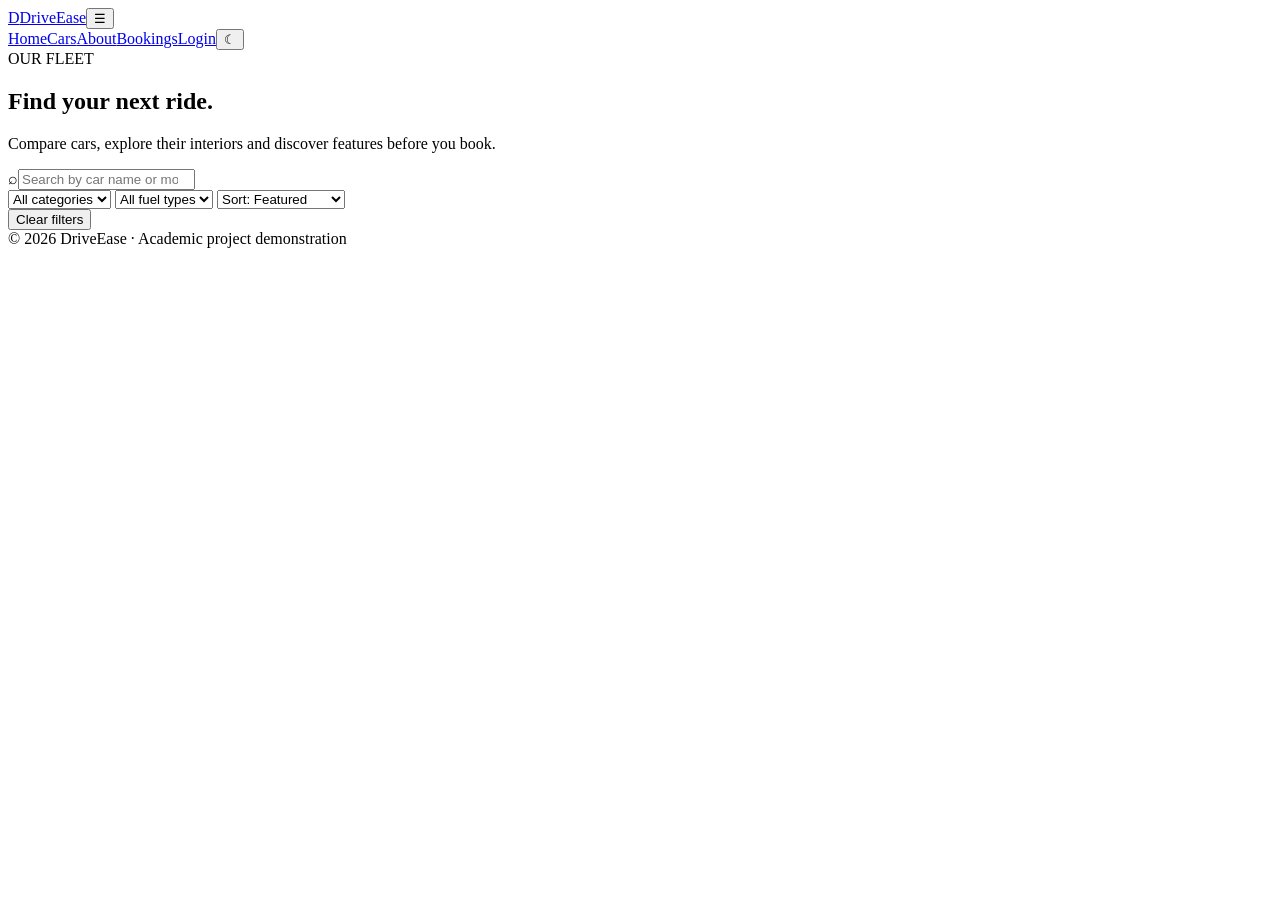
==== cars.html @ 7254e3f4 "Add files via upload" ====
<!DOCTYPE html>
<html lang="en">
<head>
  <meta charset="UTF-8"><meta name="viewport" content="width=device-width, initial-scale=1.0">
  <title>Cars | DriveEase</title>
  <link rel="preconnect" href="https://fonts.googleapis.com"><link rel="preconnect" href="https://fonts.gstatic.com" crossorigin>
  <link href="https://fonts.googleapis.com/css2?family=Inter:wght@400;500;600;700;800&family=Playfair+Display:wght@700&display=swap" rel="stylesheet">
  <link rel="stylesheet" href="css/style.css"><link rel="stylesheet" href="css/responsive.css">
</head>
<body>
<header class="site-header"><nav class="nav container"><a class="brand" href="index.html"><span class="brand-mark">D</span><span>Drive<span class="brand-accent">Ease</span></span></a><button class="menu-toggle">☰</button><div class="nav-links"><a href="index.html">Home</a><a class="active" href="cars.html">Cars</a><a href="index.html#about">About</a><a href="history.html">Bookings</a><a href="login.html" class="nav-login">Login</a><button id="themeToggle" class="icon-btn">☾</button></div></nav></header>
<main class="page-main">
  <section class="page-hero"><div class="container"><span class="eyebrow">OUR FLEET</span><h1>Find your next ride.</h1><p>Compare cars, explore their interiors and discover features before you book.</p></div></section>
  <section class="container catalogue">
    <div class="filters-panel">
      <div class="search-control"><span>⌕</span><input id="carSearch" type="search" placeholder="Search by car name or model..."></div>
      <select id="categoryFilter"><option value="">All categories</option><option>Economy</option><option>Sedan</option><option>SUV</option><option>Luxury</option><option>Sports</option><option>Electric</option></select>
      <select id="fuelFilter"><option value="">All fuel types</option><option>Petrol</option><option>Diesel</option><option>Hybrid</option><option>Electric</option></select>
      <select id="sortCars"><option value="featured">Sort: Featured</option><option value="low">Price: Low to high</option><option value="high">Price: High to low</option><option value="name">Name: A–Z</option></select>
    </div>
    <div class="results-line"><span id="resultCount"></span><button id="clearFilters" class="text-btn">Clear filters</button></div>
    <div id="carGrid" class="car-grid"></div>
  </section>
</main>
<div id="showroomModal" class="modal hidden"></div>
<footer class="footer compact"><div class="container footer-bottom">© 2026 DriveEase · Academic project demonstration</div></footer>
<script src="js/cars.js"></script><script src="js/showroom.js"></script><script src="js/app.js"></script>
</body>
</html>
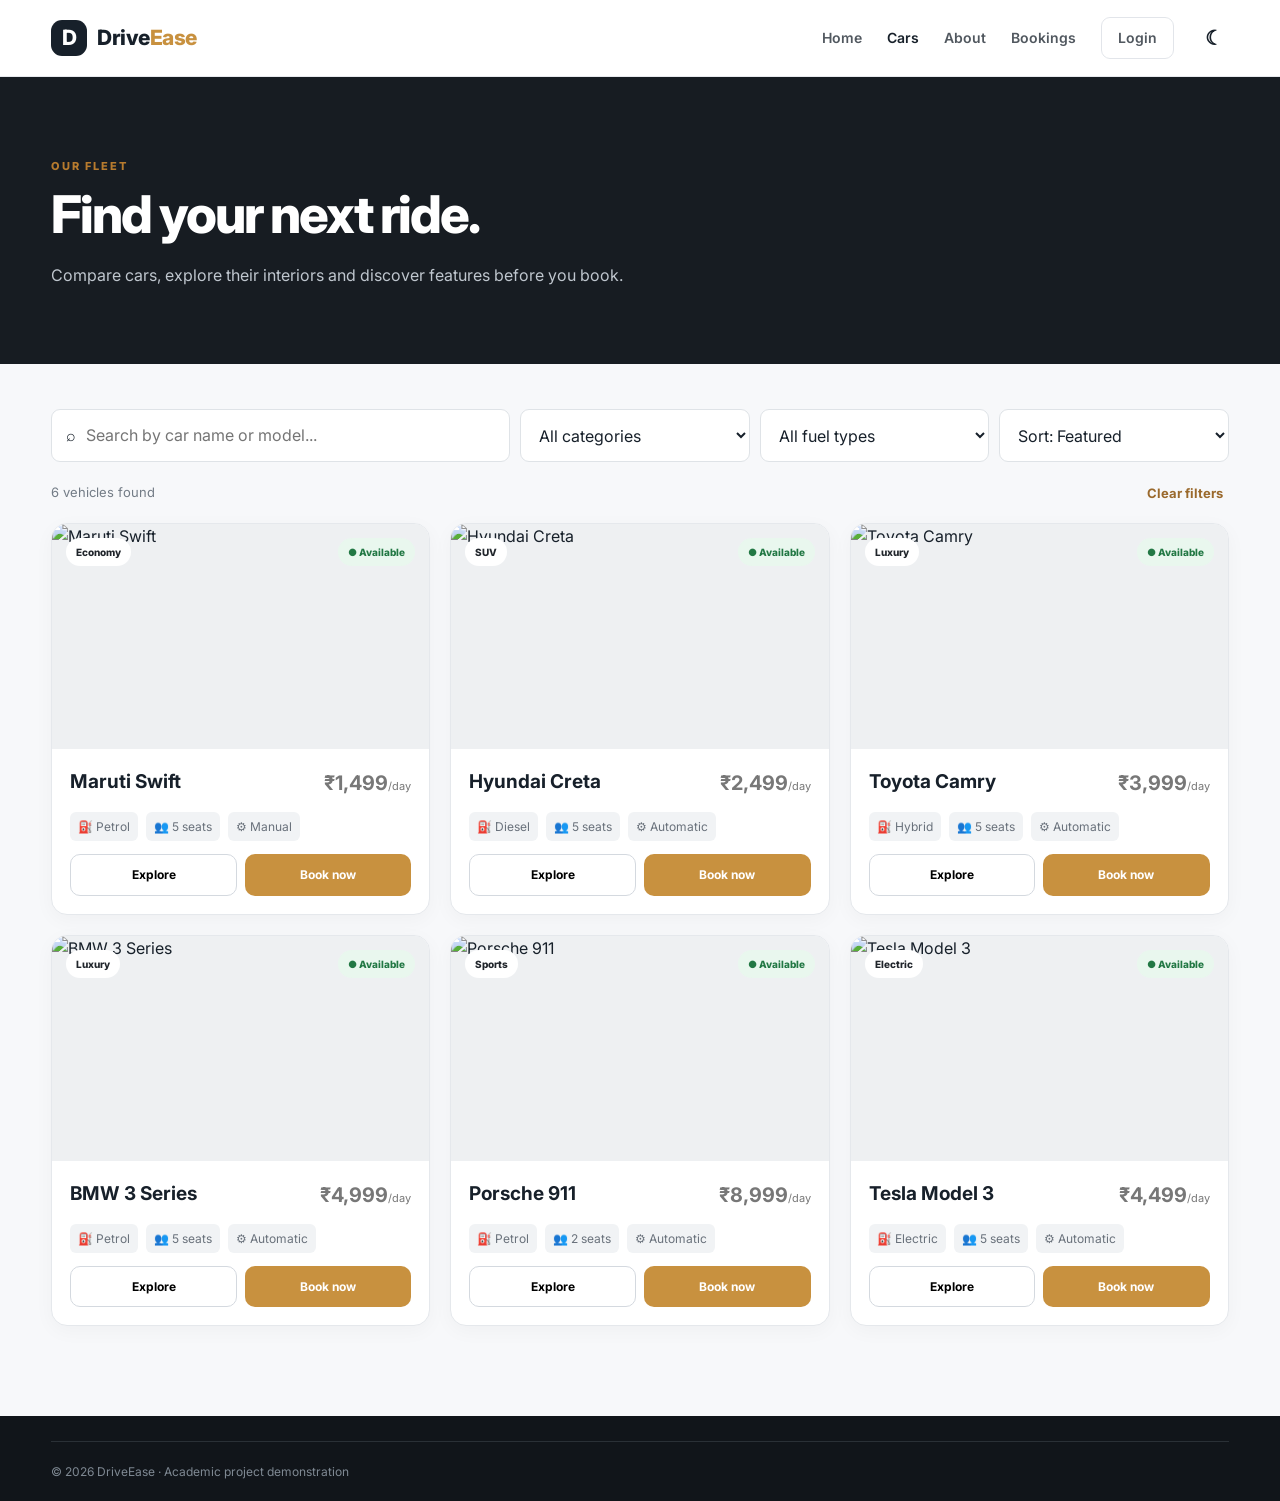
==== commit d2650190: "Fix CSS and JavaScript paths for cars and history pages" ====
--- a/cars.html
+++ b/cars.html
@@ -5,7 +5,8 @@
   <title>Cars | DriveEase</title>
   <link rel="preconnect" href="https://fonts.googleapis.com"><link rel="preconnect" href="https://fonts.gstatic.com" crossorigin>
   <link href="https://fonts.googleapis.com/css2?family=Inter:wght@400;500;600;700;800&family=Playfair+Display:wght@700&display=swap" rel="stylesheet">
-  <link rel="stylesheet" href="css/style.css"><link rel="stylesheet" href="css/responsive.css">
+  <link rel="stylesheet" href="style.css">
+<link rel="stylesheet" href="responsive.css">
 </head>
 <body>
 <header class="site-header"><nav class="nav container"><a class="brand" href="index.html"><span class="brand-mark">D</span><span>Drive<span class="brand-accent">Ease</span></span></a><button class="menu-toggle">☰</button><div class="nav-links"><a href="index.html">Home</a><a class="active" href="cars.html">Cars</a><a href="index.html#about">About</a><a href="history.html">Bookings</a><a href="login.html" class="nav-login">Login</a><button id="themeToggle" class="icon-btn">☾</button></div></nav></header>
@@ -24,6 +25,8 @@
 </main>
 <div id="showroomModal" class="modal hidden"></div>
 <footer class="footer compact"><div class="container footer-bottom">© 2026 DriveEase · Academic project demonstration</div></footer>
-<script src="js/cars.js"></script><script src="js/showroom.js"></script><script src="js/app.js"></script>
+<script src="cars.js"></script>
+<script src="showroom.js"></script>
+<script src="app.js"></script>
 </body>
-</html>+</html>
--- a/style.css
+++ b/style.css
@@ -0,0 +1 @@
+*{box-sizing:border-box}html{scroll-behavior:smooth}body{margin:0;font-family:Inter,Arial,sans-serif;color:#17202a;background:#f7f8fa;line-height:1.6}body.dark{background:#0e1115;color:#eef2f6}a{color:inherit;text-decoration:none}button,input,select,textarea{font:inherit}button{cursor:pointer}.container{width:min(1180px,92%);margin:auto}.site-header{position:sticky;top:0;z-index:100;background:rgba(255,255,255,.94);backdrop-filter:blur(14px);border-bottom:1px solid #e7e9ed}.dark .site-header{background:rgba(14,17,21,.94);border-color:#252b32}.nav{height:76px;display:flex;align-items:center;justify-content:space-between}.brand{display:flex;align-items:center;gap:10px;font-size:21px;font-weight:800;letter-spacing:-.5px}.brand-mark{width:36px;height:36px;border-radius:11px;display:grid;place-items:center;background:#17202a;color:#fff;font-weight:800}.brand-accent{color:#c8913f}.nav-links{display:flex;align-items:center;gap:25px;font-size:14px;font-weight:600}.nav-links a{opacity:.75}.nav-links a:hover,.nav-links a.active{opacity:1}.nav-login{border:1px solid #d9dde3;padding:9px 16px;border-radius:9px}.icon-btn,.menu-toggle{border:0;background:transparent;color:inherit}.icon-btn{font-size:20px}.menu-toggle{display:none;font-size:24px}.hero{min-height:670px;display:flex;align-items:center;position:relative;background:linear-gradient(90deg,rgba(10,14,18,.88),rgba(10,14,18,.52),rgba(10,14,18,.12)),url("https://images.unsplash.com/photo-1503376780353-7e6692767b70?auto=format&fit=crop&w=1800&q=85") center/cover}.hero-content{color:#fff;padding:90px 0}.eyebrow{display:inline-block;font-size:11px;letter-spacing:2px;font-weight:800;color:#b77b2e;margin-bottom:12px}.hero h1,.page-hero h1{font-size:clamp(42px,7vw,78px);line-height:1.03;letter-spacing:-3px;margin:0 0 22px;font-weight:800}.hero h1 em,.showcase-promo h2 em{font-family:"Playfair Display",serif;font-weight:700}.hero p{max-width:620px;font-size:18px;color:#e5e7ea}.hero-actions{display:flex;gap:12px;margin:32px 0}.btn{display:inline-flex;align-items:center;justify-content:center;gap:10px;border:0;border-radius:10px;padding:13px 20px;font-weight:700;transition:.2s}.btn:hover{transform:translateY(-2px)}.btn-primary{background:#c8913f;color:#fff}.btn-ghost{border:1px solid rgba(255,255,255,.4);color:#fff;background:rgba(255,255,255,.08)}.btn-outline{background:transparent;border:1px solid #d4d9df}.hero-stats{display:flex;gap:42px}.hero-stats strong{display:block;font-size:22px}.hero-stats span{font-size:12px;color:#cbd1d8}.quick-search{margin-top:-55px;position:relative;background:#fff;border-radius:16px;padding:25px 30px;box-shadow:0 15px 45px rgba(0,0,0,.1);display:flex;align-items:end;justify-content:space-between;gap:30px}.dark .quick-search,.dark .info-card,.dark .car-card,.dark .form-card,.dark .booking-summary,.dark .auth-card,.dark .history-card{background:#171c22;border-color:#29313a}.quick-search h2{margin:3px 0 0;font-size:22px}.search-row{display:flex;gap:10px;flex:1;justify-content:flex-end}.search-row label,.filters-panel label{font-size:11px;font-weight:700;color:#6e7680}.search-row input,.search-row select{display:block;margin-top:5px;padding:11px;border:1px solid #dce0e5;border-radius:8px;background:#fff;min-width:160px;color:inherit}.section{padding:90px 0}.section-heading{display:flex;justify-content:space-between;align-items:end;margin-bottom:30px}.section-heading h2,.showcase-promo h2{font-size:38px;letter-spacing:-1.5px;line-height:1.1;margin:0}.section-heading>a{font-weight:700;color:#9a692c}.car-grid{display:grid;grid-template-columns:repeat(3,1fr);gap:20px}.car-card{background:#fff;border:1px solid #e5e8ec;border-radius:16px;overflow:hidden;transition:.25s;box-shadow:0 5px 20px rgba(0,0,0,.035)}.car-card:hover{transform:translateY(-5px);box-shadow:0 16px 35px rgba(0,0,0,.09)}.car-image-wrap{height:225px;background:#eef0f2;position:relative;overflow:hidden}.car-image-wrap img{width:100%;height:100%;object-fit:cover;transition:.4s}.car-card:hover img{transform:scale(1.04)}.badge{position:absolute;left:14px;top:14px;background:#fff;color:#20252b;border-radius:20px;padding:6px 10px;font-size:10px;font-weight:800}.status{position:absolute;right:14px;top:14px;background:#e9f7ee;color:#227844;border-radius:20px;padding:6px 10px;font-size:10px;font-weight:800}.car-body{padding:18px}.car-title-row{display:flex;justify-content:space-between;gap:10px}.car-title-row h3{margin:0;font-size:19px}.price strong{font-size:20px}.price{font-size:11px;color:#777}.car-meta{display:flex;flex-wrap:wrap;gap:8px;margin:13px 0;color:#69717b;font-size:12px}.meta-pill{background:#f1f3f5;padding:5px 8px;border-radius:6px}.dark .meta-pill{background:#252c33}.card-actions{display:grid;grid-template-columns:1fr 1fr;gap:8px}.card-actions .btn{padding:10px 8px;font-size:12px}.showcase-strip{background:#171c22;color:#fff;padding:80px 0;overflow:hidden}.showcase-promo{display:flex;justify-content:space-between;align-items:center;gap:40px}.showcase-promo p{max-width:600px;color:#b8c0c8}.promo-circles{display:grid;grid-template-columns:repeat(2,130px);gap:14px;transform:rotate(-8deg)}.promo-circles span{width:130px;height:130px;border:1px solid #39414a;border-radius:50%;display:grid;place-items:center;font-size:45px;background:#20262d}.feature-grid{display:grid;grid-template-columns:repeat(4,1fr);gap:16px}.info-card{background:#fff;border:1px solid #e5e8ec;border-radius:14px;padding:24px}.feature-icon{font-size:26px;margin-bottom:20px}.info-card h3{margin:0 0 8px}.info-card p{margin:0;color:#68717b;font-size:14px}.footer{background:#11151a;color:#c8cdd3;padding:65px 0 0}.footer-grid{display:grid;grid-template-columns:2fr 1fr 1.5fr 1fr;gap:45px}.footer h4{color:#fff;margin:0 0 14px}.footer-grid a,.footer-grid span{display:block;color:#aab2bb;font-size:13px;margin:7px 0}.footer .brand{color:#fff}.footer-bottom{border-top:1px solid #2a3036;margin-top:45px;padding:20px 0;font-size:12px;color:#7f8993}.compact{padding-top:25px}.compact .footer-bottom{margin-top:0}.page-main{min-height:calc(100vh - 150px)}.page-hero{background:#171c22;color:#fff;padding:75px 0}.page-hero.small{padding:55px 0}.page-hero h1{font-size:52px;letter-spacing:-2px}.page-hero p{max-width:650px;color:#bfc6ce;margin:0}.catalogue{padding:45px 0 90px}.filters-panel{display:grid;grid-template-columns:2fr 1fr 1fr 1fr;gap:10px;margin-bottom:20px}.filters-panel select,.search-control{width:100%;padding:12px 14px;border:1px solid #dfe3e7;border-radius:9px;background:#fff;color:inherit}.search-control{display:flex;align-items:center;gap:8px}.search-control input{border:0;outline:0;background:transparent;width:100%;color:inherit}.results-line{display:flex;justify-content:space-between;margin-bottom:18px;font-size:13px;color:#737c86}.text-btn{border:0;background:transparent;color:#9a692c;font-weight:700}.modal{position:fixed;inset:0;background:rgba(0,0,0,.7);z-index:200;display:grid;place-items:center;padding:20px}.hidden{display:none}.showroom{width:min(1100px,100%);max-height:94vh;overflow:auto;background:#fff;border-radius:20px;color:#17202a;box-shadow:0 25px 80px rgba(0,0,0,.3)}.dark .showroom{background:#171c22;color:#eef2f6}.showroom-head{display:flex;justify-content:space-between;align-items:start;padding:24px 28px 10px}.showroom-head h2{margin:0;font-size:28px}.close-modal{border:0;background:#f0f2f4;width:38px;height:38px;border-radius:50%;font-size:20px}.showroom-main{display:grid;grid-template-columns:1.35fr 1fr;gap:20px;padding:10px 28px 28px}.viewer{background:#eef1f3;border-radius:16px;min-height:440px;position:relative;overflow:hidden}.viewer img{width:100%;height:100%;min-height:440px;object-fit:cover;transition:opacity .25s,transform .35s}.viewer.door-open img{transform:scale(1.03) translateX(5px)}.viewer.window-open img{filter:brightness(1.08)}.viewer-label{position:absolute;left:16px;bottom:16px;background:rgba(20,25,30,.78);color:#fff;padding:8px 12px;border-radius:8px;font-size:12px}.showroom-controls{display:flex;flex-wrap:wrap;gap:8px;padding:15px 0}.control-btn{border:1px solid #d9dee3;background:transparent;border-radius:8px;padding:9px 11px;font-size:12px;font-weight:700}.control-btn.active,.control-btn:hover{background:#c8913f;border-color:#c8913f;color:#fff}.showroom-tabs{display:flex;gap:7px;margin-bottom:15px}.spec-grid{display:grid;grid-template-columns:1fr 1fr;gap:8px}.spec{padding:11px;border-radius:9px;background:#f2f4f6}.dark .spec{background:#242b32}.spec small{display:block;color:#77818b;font-size:10px}.spec strong{font-size:13px}.luxury-box{margin-top:18px;border:1px solid #e0e4e8;border-radius:12px;padding:15px}.luxury-box h3{margin:0 0 10px}.luxury-list{display:grid;grid-template-columns:1fr 1fr;gap:7px;padding:0;margin:0;list-style:none;font-size:12px}.luxury-list li::before{content:"✓";color:#b77b2e;font-weight:800;margin-right:7px}.booking-layout{display:grid;grid-template-columns:1.5fr .8fr;gap:25px;padding:55px 0 90px}.form-card,.booking-summary,.auth-card{background:#fff;border:1px solid #e4e7eb;border-radius:16px;padding:30px}.form-section{padding-bottom:25px;margin-bottom:25px;border-bottom:1px solid #e8ebee}.form-section h2{margin:0 0 20px}.form-grid{display:grid;grid-template-columns:1fr 1fr;gap:16px}.form-card label,.auth-card label{display:block;font-size:12px;font-weight:700;color:#69727b;margin-bottom:14px}.form-card input,.form-card select,.form-card textarea,.auth-card input{width:100%;margin-top:6px;border:1px solid #dce1e6;border-radius:8px;padding:12px;background:#fff;color:#17202a;outline:none}.dark input,.dark select,.dark textarea{background:#101419;color:#eef2f6;border-color:#343c45}.form-card input:focus,.form-card select:focus,.form-card textarea:focus,.auth-card input:focus{border-color:#c8913f}.btn-wide{width:100%}.form-message{font-size:13px;font-weight:600}.booking-summary{height:max-content;position:sticky;top:100px}.booking-summary img{width:100%;height:180px;object-fit:cover;border-radius:11px}.summary-price{font-size:28px;font-weight:800;margin-top:12px}.summary-line{display:flex;justify-content:space-between;font-size:13px;padding:9px 0;border-bottom:1px solid #e6e9ec}.history-wrap{padding:55px 0 90px}.history-head{display:flex;justify-content:space-between;align-items:center;margin-bottom:22px}.history-head h2{margin:0}.history-card{background:#fff;border:1px solid #e4e7eb;border-radius:14px;padding:20px;margin-bottom:12px;display:grid;grid-template-columns:1fr auto;gap:15px}.history-card h3{margin:0}.history-card p{margin:4px 0;color:#6d7680;font-size:13px}.empty-state{text-align:center;padding:60px;border:1px dashed #cfd5db;border-radius:14px;color:#737c85}.auth-page{min-height:calc(100vh - 76px);display:grid;place-items:center;padding:50px 20px}.auth-card{width:min(450px,100%);box-shadow:0 20px 60px rgba(0,0,0,.08)}.auth-card h1{font-size:42px;letter-spacing:-2px;margin:0}.auth-card p{color:#6d7680}.auth-note{margin-top:18px;padding:12px;background:#f1f3f5;border-radius:8px;font-size:12px;color:#68717b}body.dark .auth-note{background:#242b32}.toast{position:fixed;right:20px;bottom:20px;z-index:500;background:#17202a;color:#fff;padding:13px 17px;border-radius:10px;box-shadow:0 10px 30px rgba(0,0,0,.25);font-size:13px;animation:toastIn .25s ease}@keyframes toastIn{from{transform:translateY(15px);opacity:0}to{transform:none;opacity:1}}
--- a/responsive.css
+++ b/responsive.css
@@ -0,0 +1 @@
+@media(max-width:900px){.car-grid{grid-template-columns:repeat(2,1fr)}.feature-grid{grid-template-columns:repeat(2,1fr)}.quick-search{display:block}.search-row{justify-content:stretch;margin-top:18px}.filters-panel{grid-template-columns:1fr 1fr}.showroom-main,.booking-layout{grid-template-columns:1fr}.booking-summary{position:static}.footer-grid{grid-template-columns:1fr 1fr}.showroom-promo{display:block}.showcase-promo{display:block}.promo-circles{display:none}}@media(max-width:650px){.nav-links{display:none;position:absolute;top:76px;left:0;right:0;background:#fff;padding:20px;flex-direction:column;align-items:stretch;border-bottom:1px solid #ddd}.dark .nav-links{background:#171c22;border-color:#29313a}.nav-links.open{display:flex}.menu-toggle{display:block}.hero{min-height:620px}.hero-content{padding:70px 0}.hero-stats{gap:20px}.hero h1{letter-spacing:-2px}.search-row{display:grid;grid-template-columns:1fr}.search-row input,.search-row select{width:100%}.section{padding:60px 0}.section-heading{display:block}.section-heading>a{display:inline-block;margin-top:10px}.car-grid{grid-template-columns:1fr}.feature-grid{grid-template-columns:1fr}.page-hero h1{font-size:40px}.filters-panel{grid-template-columns:1fr}.showroom-head,.showroom-main{padding-left:16px;padding-right:16px}.viewer,.viewer img{min-height:290px}.spec-grid,.luxury-list{grid-template-columns:1fr}.form-grid{grid-template-columns:1fr}.footer-grid{grid-template-columns:1fr}.hero-actions{flex-direction:column;align-items:flex-start}.history-card{grid-template-columns:1fr}}
